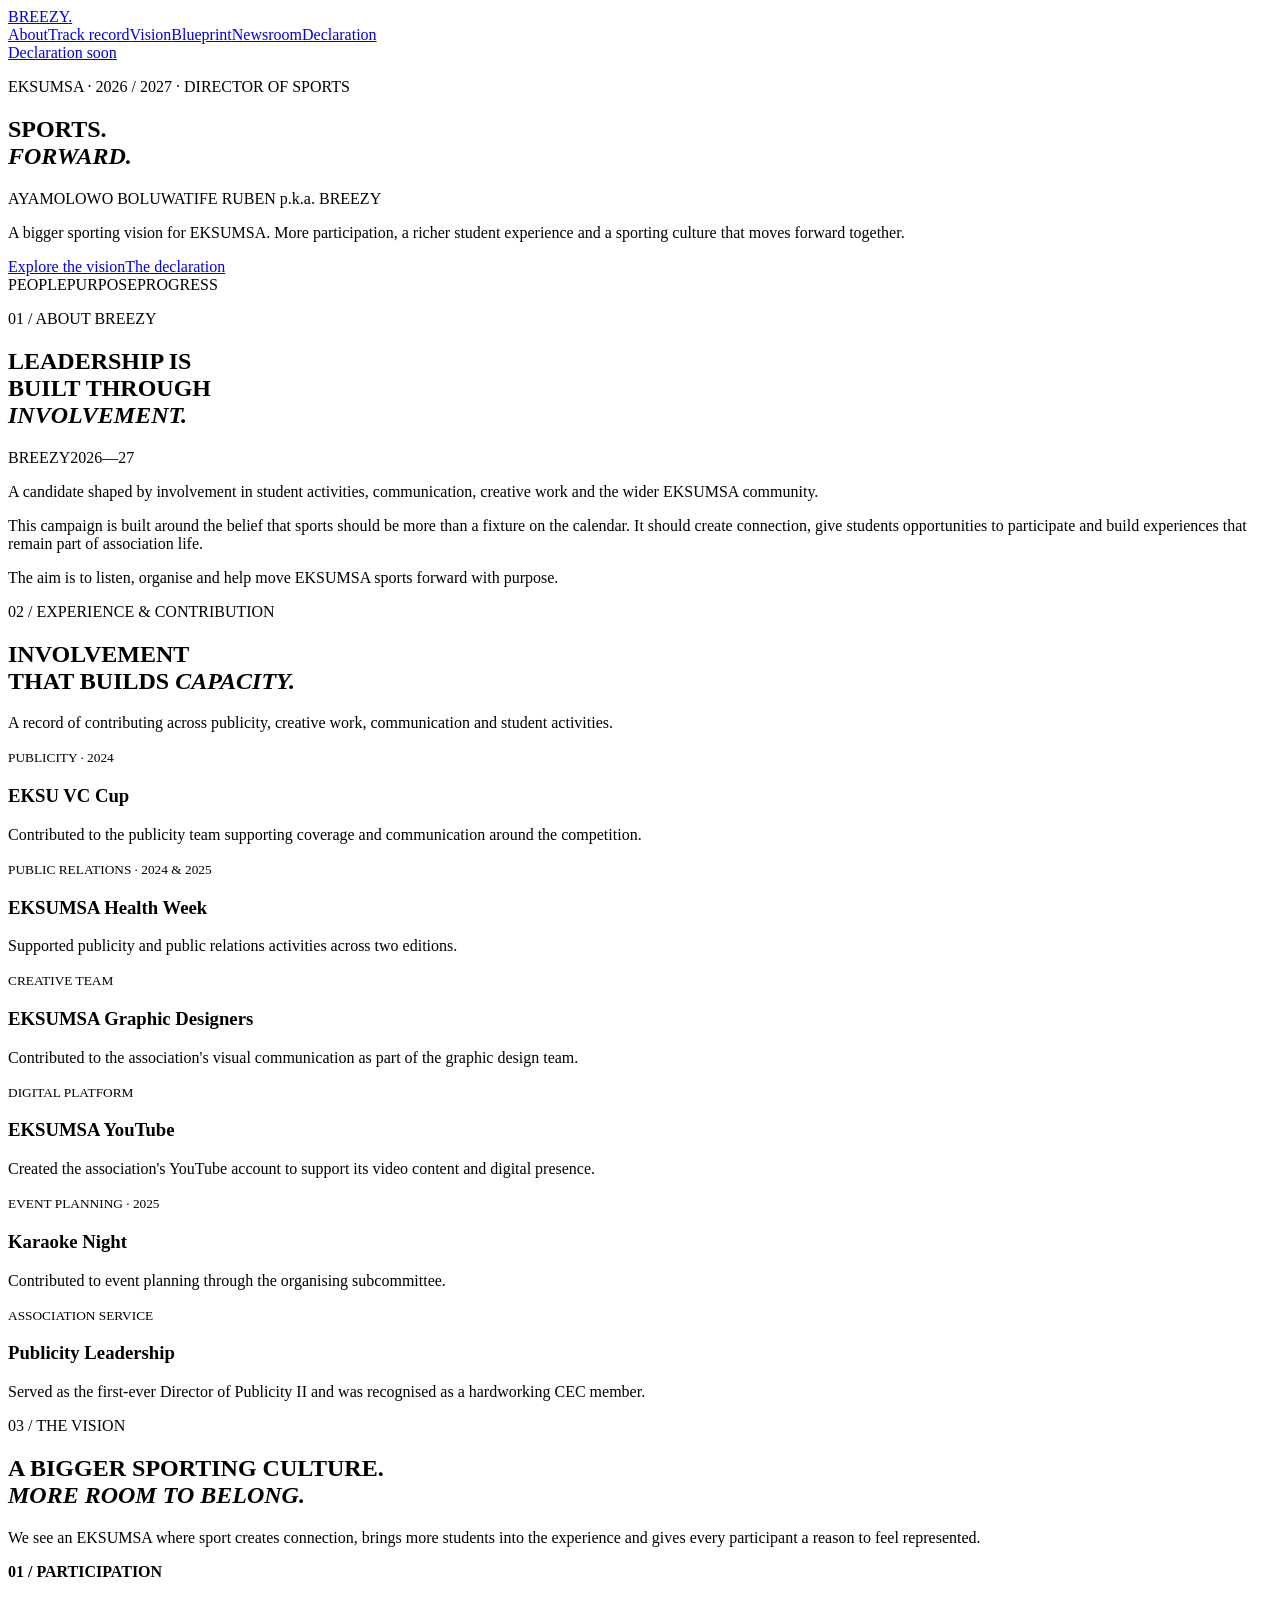
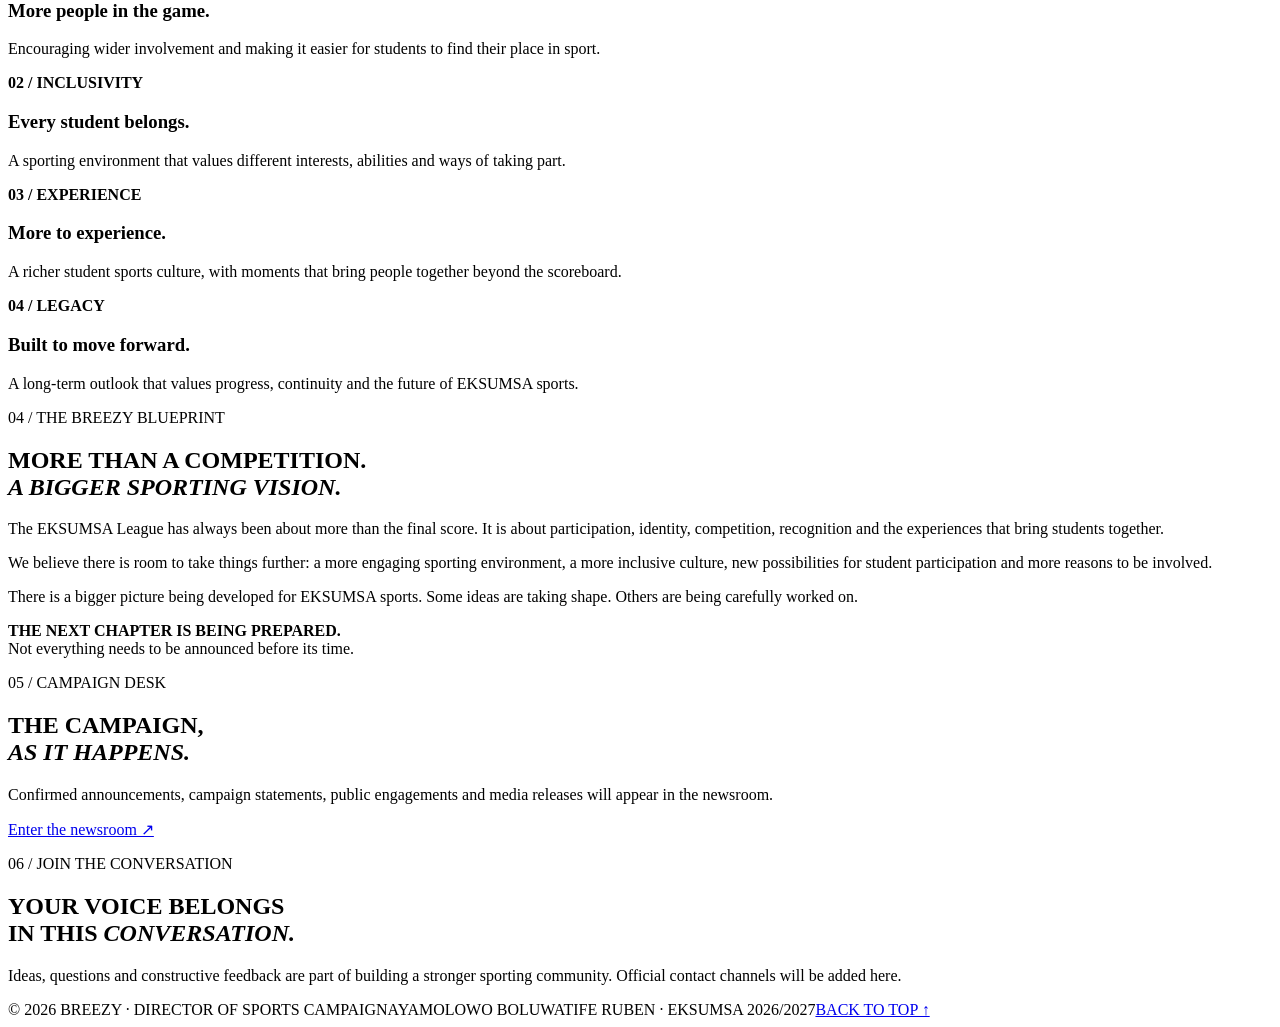
==== index.html @ 46ac6bfa "Add Breezy campaign website: index.html" ====
<!doctype html>
<html lang="en">
<head>
<meta charset="utf-8"><meta name="viewport" content="width=device-width,initial-scale=1">
<meta name="theme-color" content="#101820"><meta name="description" content="The campaign hub of Ayamolowo Boluwatife Ruben, p.k.a. Breezy — candidate for Director of Sports, EKSUMSA 2026/2027.">
<meta property="og:title" content="BREEZY — Director of Sports, EKSUMSA 2026/2027"><meta property="og:description" content="Sports. Forward. A bigger sporting vision.">
<title>BREEZY — Director of Sports | EKSUMSA 2026/2027</title><link rel="stylesheet" href="styles.css">
</head>
<body id="top">
<header class="site-header"><div class="wrap nav"><a class="brand" href="index.html"><i></i>BREEZY<span>.</span></a><nav><a href="#about">About</a><a href="#record">Track record</a><a href="#vision">Vision</a><a href="#blueprint">Blueprint</a><a href="newsroom.html">Newsroom</a><a href="declaration.html">Declaration</a></nav><a class="nav-cta" href="declaration.html">Declaration soon</a></div></header>
<main>
<section class="hero"><div class="wrap hero-inner"><p class="eyebrow">EKSUMSA · 2026 / 2027 · DIRECTOR OF SPORTS</p><h1>SPORTS.<br><em>FORWARD.</em></h1><p class="candidate">AYAMOLOWO BOLUWATIFE RUBEN <span>p.k.a. BREEZY</span></p><p class="hero-copy">A bigger sporting vision for EKSUMSA. More participation, a richer student experience and a sporting culture that moves forward together.</p><div class="actions"><a class="button primary" href="#vision">Explore the vision</a><a class="button outline" href="declaration.html">The declaration</a></div><div class="hero-foot"><span>PEOPLE</span><span>PURPOSE</span><span>PROGRESS</span></div></div><div class="orbit" aria-hidden="true"></div></section>
<section id="about"><div class="wrap split"><div><p class="eyebrow">01 / ABOUT BREEZY</p><h2>LEADERSHIP IS<br>BUILT THROUGH<br><em>INVOLVEMENT.</em></h2><div class="stamp">BREEZY<span>2026—27</span></div></div><div class="copy"><p class="lead">A candidate shaped by involvement in student activities, communication, creative work and the wider EKSUMSA community.</p><p>This campaign is built around the belief that sports should be more than a fixture on the calendar. It should create connection, give students opportunities to participate and build experiences that remain part of association life.</p><p>The aim is to listen, organise and help move EKSUMSA sports forward with purpose.</p></div></div></section>
<section class="dark" id="record"><div class="wrap"><p class="eyebrow">02 / EXPERIENCE & CONTRIBUTION</p><h2>INVOLVEMENT<br>THAT BUILDS <em>CAPACITY.</em></h2><p class="lead narrow">A record of contributing across publicity, creative work, communication and student activities.</p><div class="cards">
<article><small>PUBLICITY · 2024</small><h3>EKSU VC Cup</h3><p>Contributed to the publicity team supporting coverage and communication around the competition.</p></article>
<article><small>PUBLIC RELATIONS · 2024 & 2025</small><h3>EKSUMSA Health Week</h3><p>Supported publicity and public relations activities across two editions.</p></article>
<article><small>CREATIVE TEAM</small><h3>EKSUMSA Graphic Designers</h3><p>Contributed to the association's visual communication as part of the graphic design team.</p></article>
<article><small>DIGITAL PLATFORM</small><h3>EKSUMSA YouTube</h3><p>Created the association's YouTube account to support its video content and digital presence.</p></article>
<article><small>EVENT PLANNING · 2025</small><h3>Karaoke Night</h3><p>Contributed to event planning through the organising subcommittee.</p></article>
<article><small>ASSOCIATION SERVICE</small><h3>Publicity Leadership</h3><p>Served as the first-ever Director of Publicity II and was recognised as a hardworking CEC member.</p></article>
</div></div></section>
<section id="vision"><div class="wrap"><p class="eyebrow">03 / THE VISION</p><h2>A BIGGER SPORTING CULTURE.<br><em>MORE ROOM TO BELONG.</em></h2><p class="lead narrow">We see an EKSUMSA where sport creates connection, brings more students into the experience and gives every participant a reason to feel represented.</p><div class="pillars"><article><b>01 / PARTICIPATION</b><h3>More people in the game.</h3><p>Encouraging wider involvement and making it easier for students to find their place in sport.</p></article><article><b>02 / INCLUSIVITY</b><h3>Every student belongs.</h3><p>A sporting environment that values different interests, abilities and ways of taking part.</p></article><article><b>03 / EXPERIENCE</b><h3>More to experience.</h3><p>A richer student sports culture, with moments that bring people together beyond the scoreboard.</p></article><article><b>04 / LEGACY</b><h3>Built to move forward.</h3><p>A long-term outlook that values progress, continuity and the future of EKSUMSA sports.</p></article></div></div></section>
<section class="dark" id="blueprint"><div class="wrap blueprint"><div><p class="eyebrow">04 / THE BREEZY BLUEPRINT</p><h2>MORE THAN A COMPETITION.<br><em>A BIGGER SPORTING VISION.</em></h2></div><div class="copy"><p>The EKSUMSA League has always been about more than the final score. It is about participation, identity, competition, recognition and the experiences that bring students together.</p><p>We believe there is room to take things further: a more engaging sporting environment, a more inclusive culture, new possibilities for student participation and more reasons to be involved.</p><p>There is a bigger picture being developed for EKSUMSA sports. Some ideas are taking shape. Others are being carefully worked on.</p><div class="note"><b>THE NEXT CHAPTER IS BEING PREPARED.</b><br>Not everything needs to be announced before its time.</div></div></div></section>
<section><div class="wrap newsroom-call"><div><p class="eyebrow">05 / CAMPAIGN DESK</p><h2>THE CAMPAIGN,<br><em>AS IT HAPPENS.</em></h2><p class="lead">Confirmed announcements, campaign statements, public engagements and media releases will appear in the newsroom.</p></div><a class="button primary" href="newsroom.html">Enter the newsroom ↗</a></div></section>
<section class="contact"><div class="wrap"><p class="eyebrow">06 / JOIN THE CONVERSATION</p><h2>YOUR VOICE BELONGS<br>IN THIS <em>CONVERSATION.</em></h2><p class="lead">Ideas, questions and constructive feedback are part of building a stronger sporting community. Official contact channels will be added here.</p></div></section>
</main><footer><div class="wrap foot"><span>© 2026 BREEZY · DIRECTOR OF SPORTS CAMPAIGN</span><span>AYAMOLOWO BOLUWATIFE RUBEN · EKSUMSA 2026/2027</span><a href="#top">BACK TO TOP ↑</a></div></footer>
</body></html>
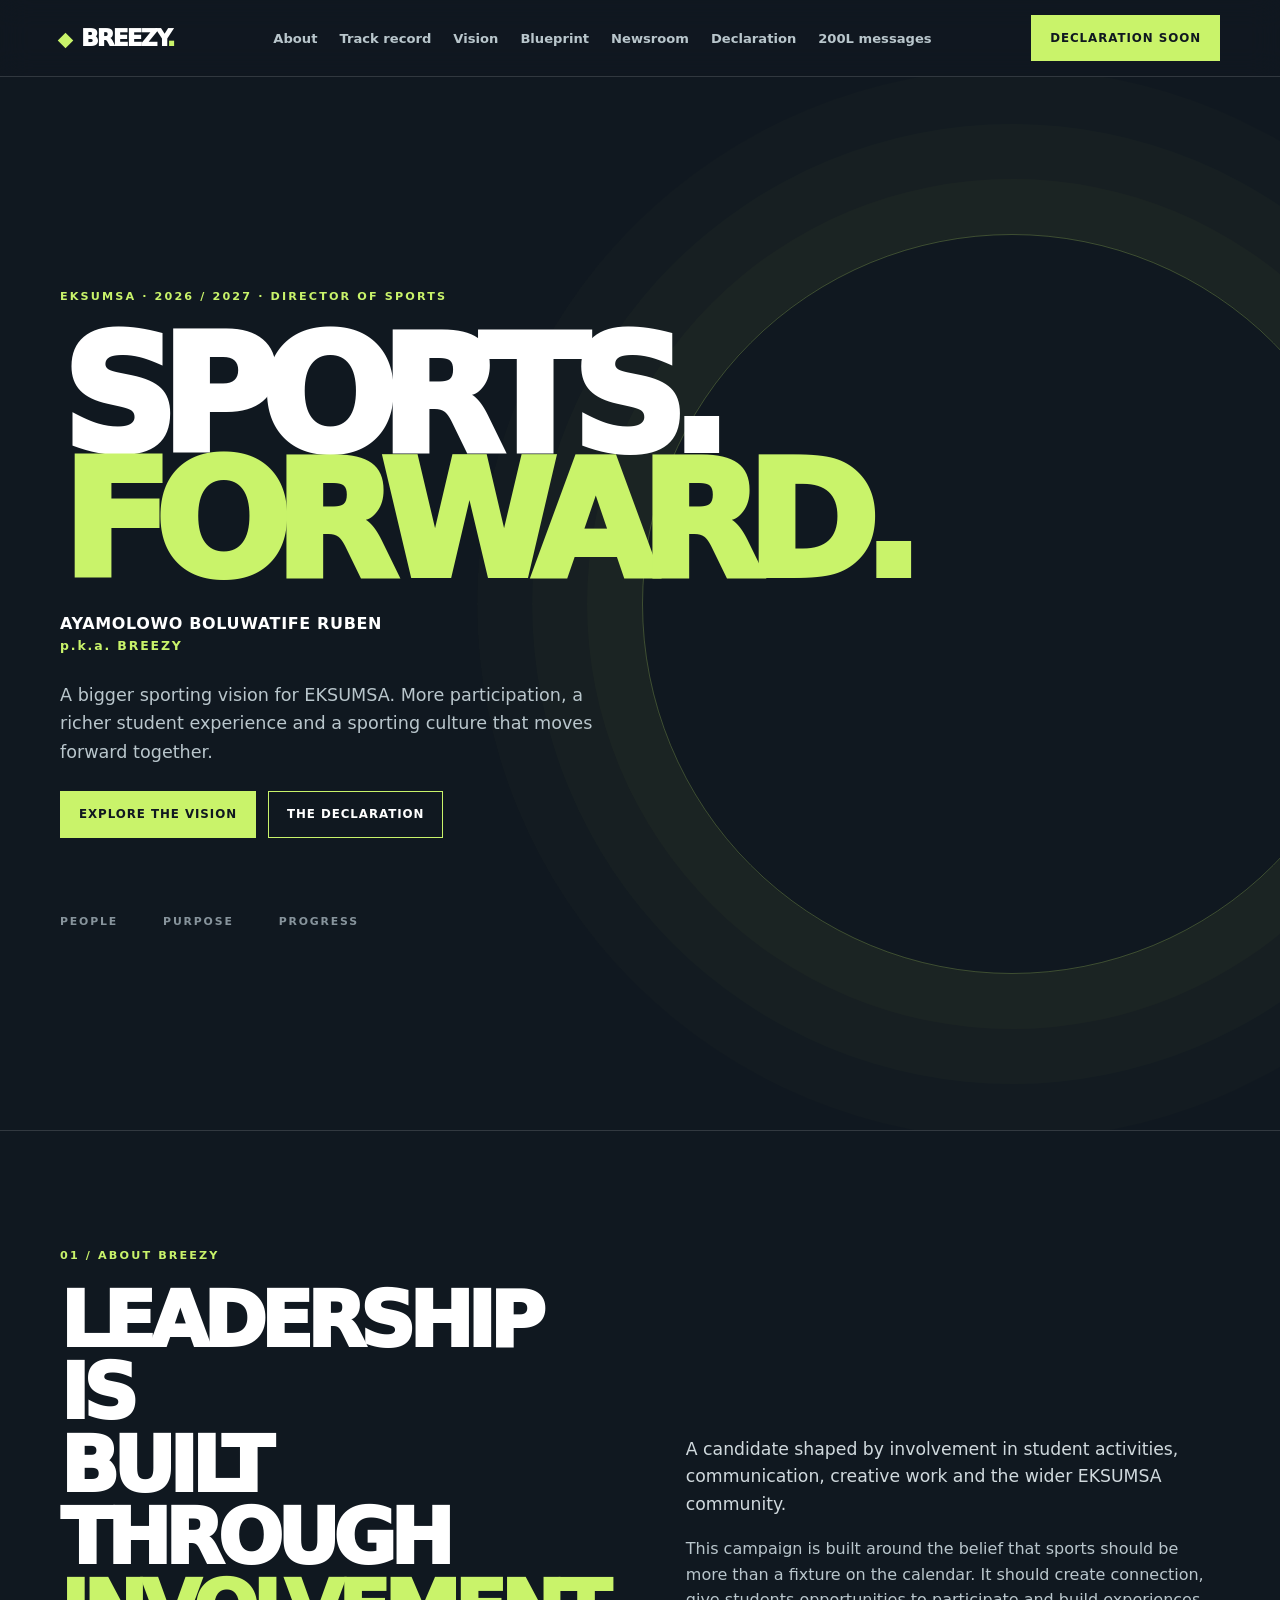
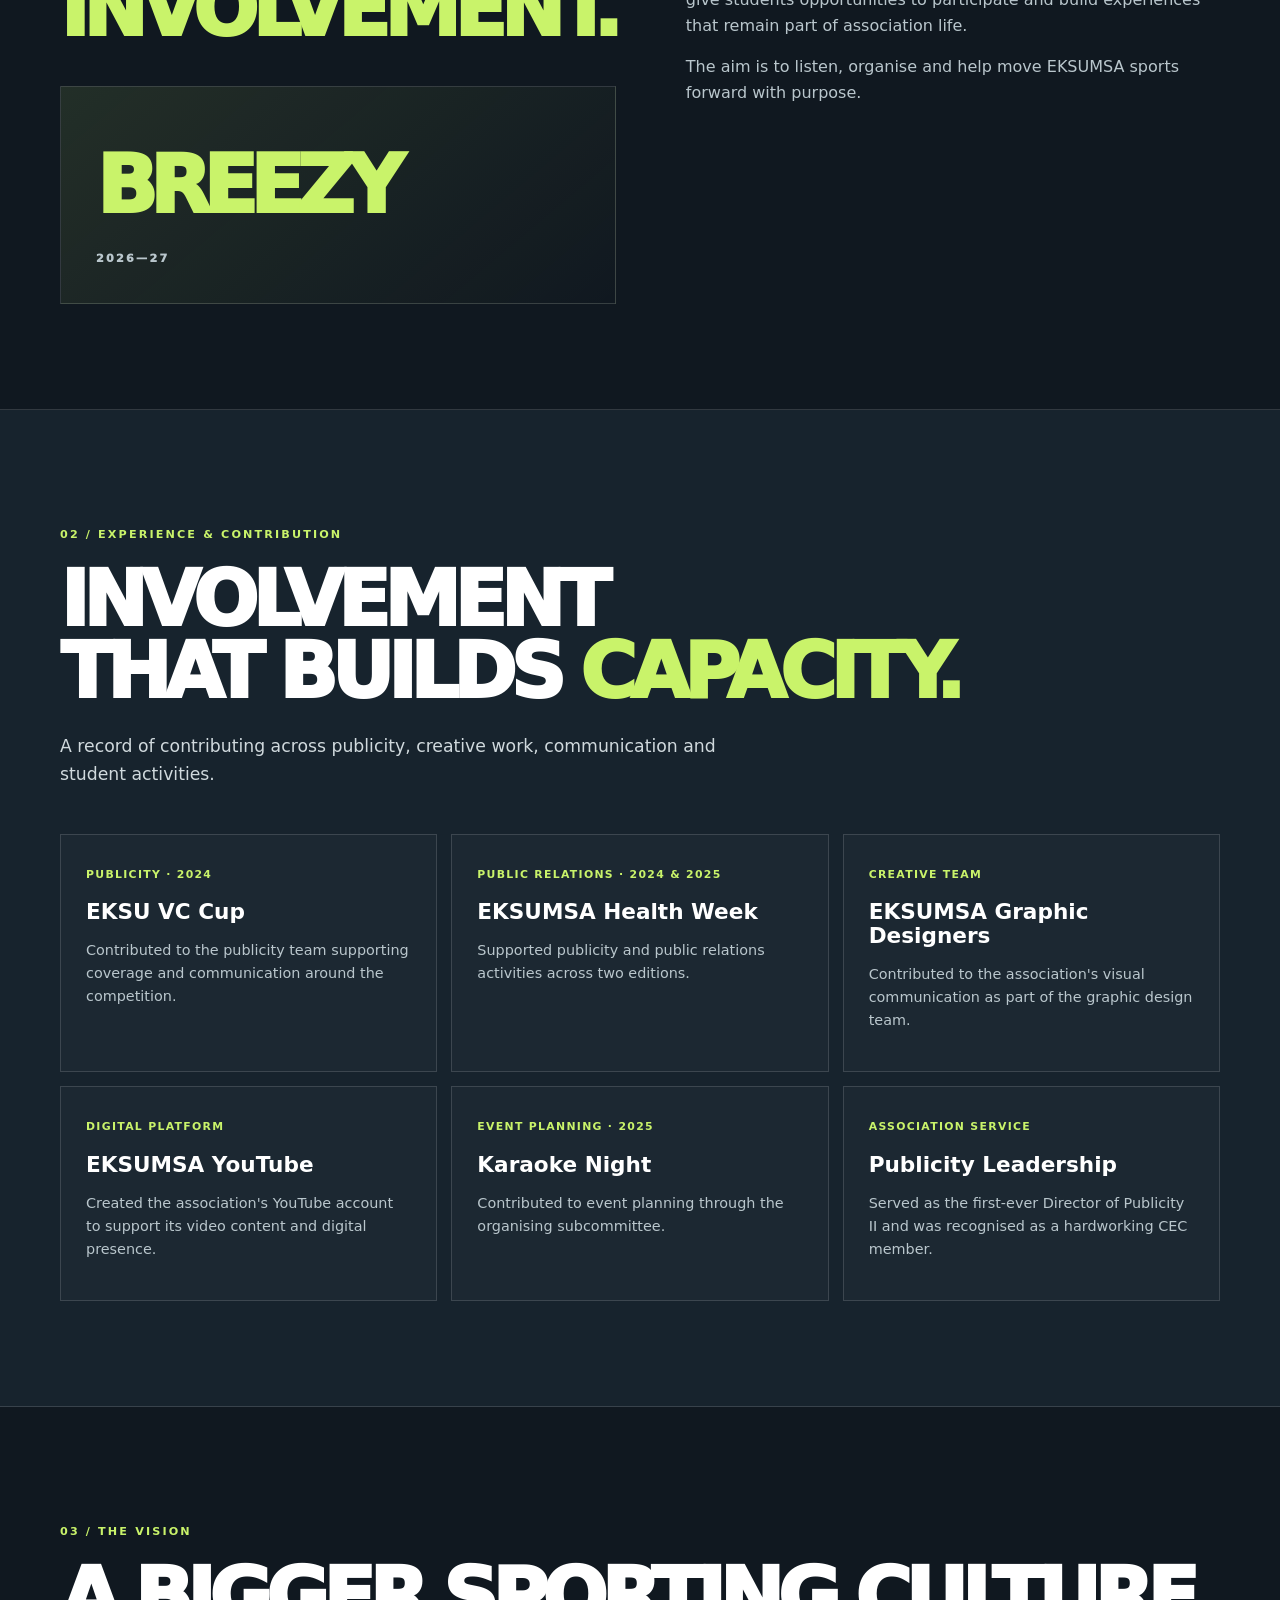
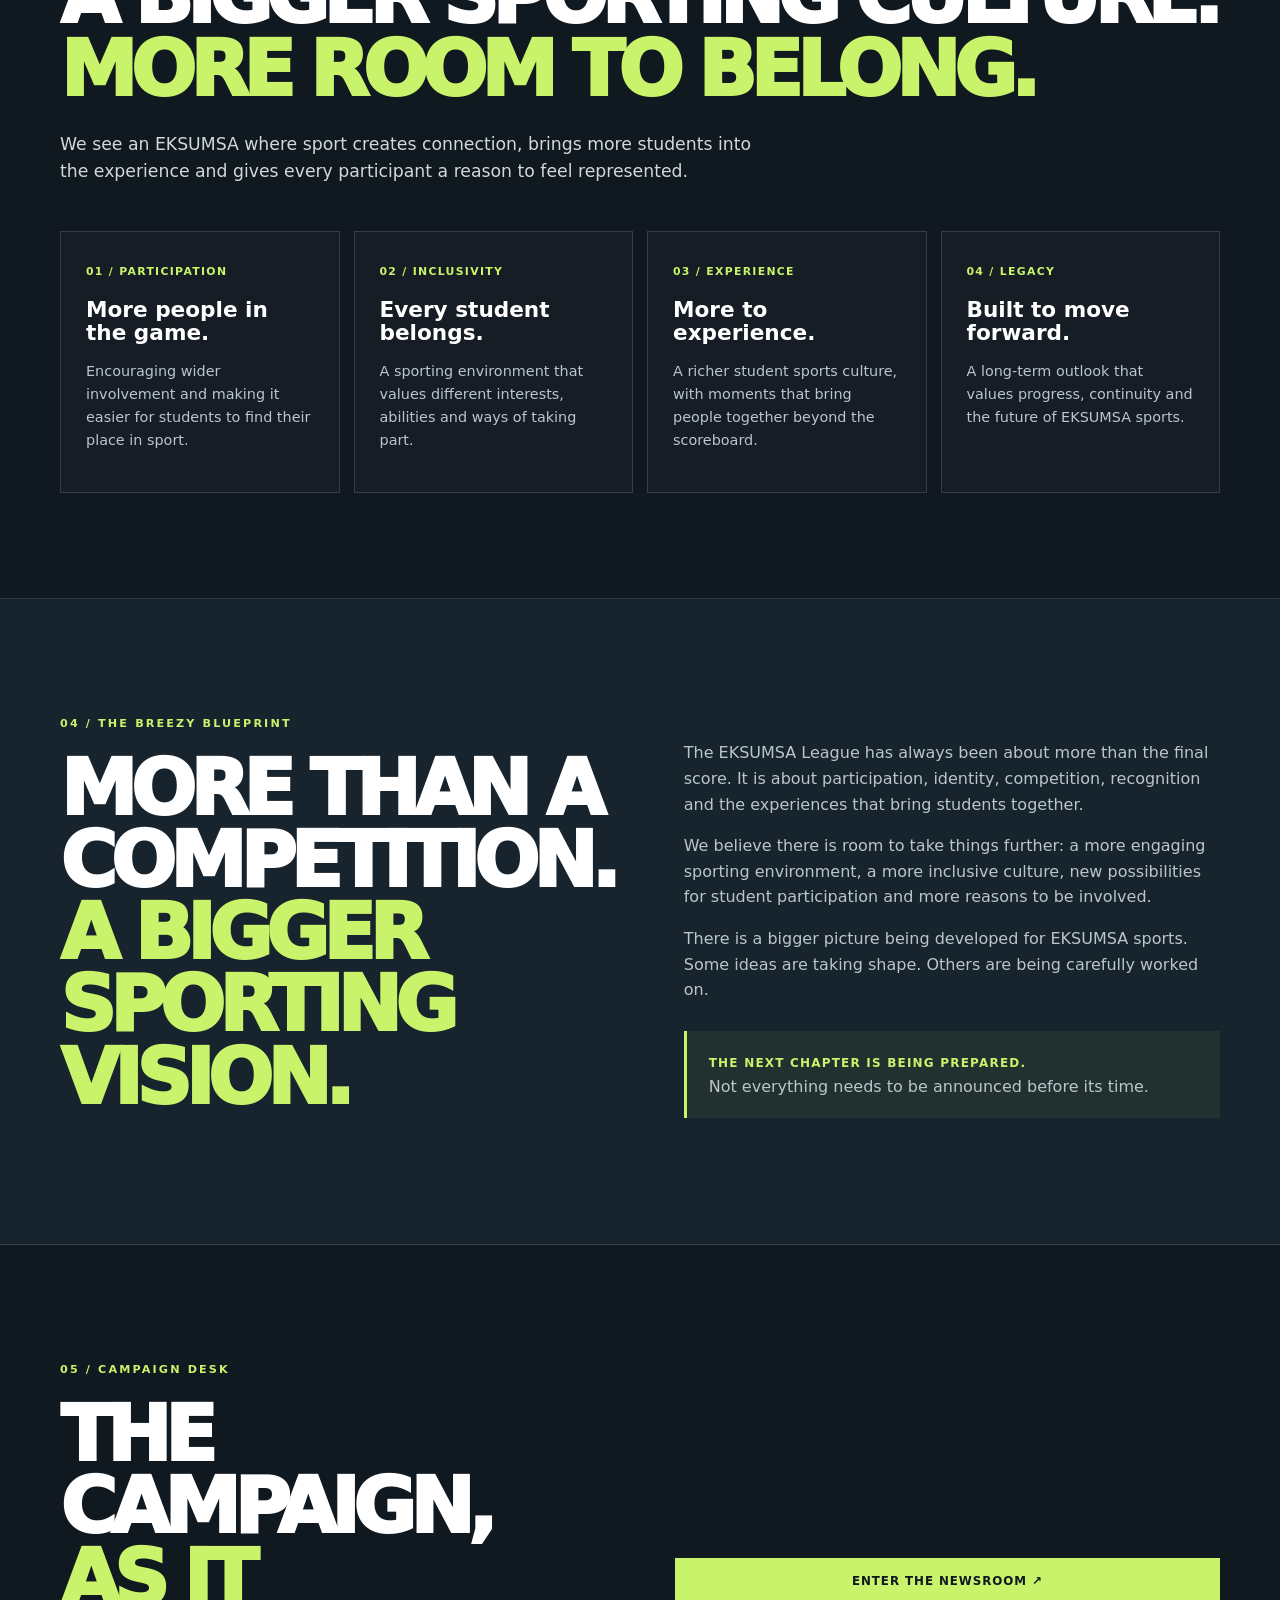
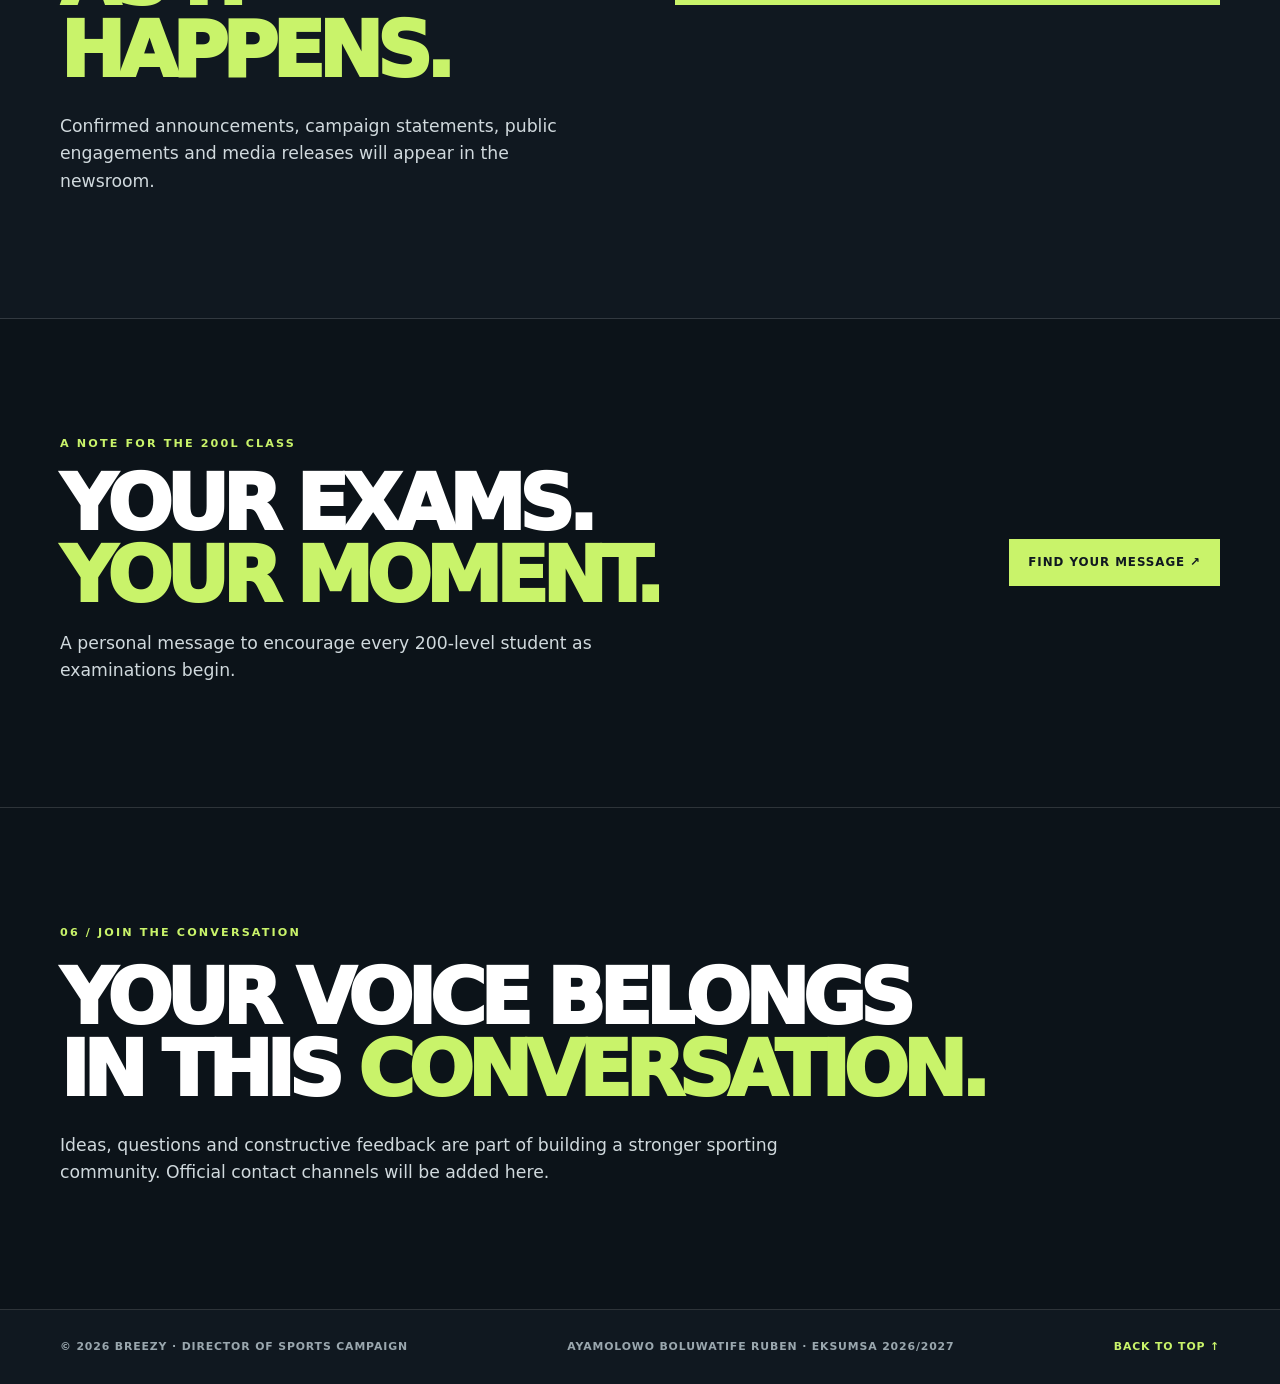
==== commit 4c06448c: "Add private personalized 200L exam message page" ====
--- a/index.html
+++ b/index.html
@@ -7,7 +7,7 @@
 <title>BREEZY — Director of Sports | EKSUMSA 2026/2027</title><link rel="stylesheet" href="styles.css">
 </head>
 <body id="top">
-<header class="site-header"><div class="wrap nav"><a class="brand" href="index.html"><i></i>BREEZY<span>.</span></a><nav><a href="#about">About</a><a href="#record">Track record</a><a href="#vision">Vision</a><a href="#blueprint">Blueprint</a><a href="newsroom.html">Newsroom</a><a href="declaration.html">Declaration</a></nav><a class="nav-cta" href="declaration.html">Declaration soon</a></div></header>
+<header class="site-header"><div class="wrap nav"><a class="brand" href="index.html"><i></i>BREEZY<span>.</span></a><nav><a href="#about">About</a><a href="#record">Track record</a><a href="#vision">Vision</a><a href="#blueprint">Blueprint</a><a href="newsroom.html">Newsroom</a><a href="declaration.html">Declaration</a><a href="200l-exams.html">200L messages</a></nav><a class="nav-cta" href="declaration.html">Declaration soon</a></div></header>
 <main>
 <section class="hero"><div class="wrap hero-inner"><p class="eyebrow">EKSUMSA · 2026 / 2027 · DIRECTOR OF SPORTS</p><h1>SPORTS.<br><em>FORWARD.</em></h1><p class="candidate">AYAMOLOWO BOLUWATIFE RUBEN <span>p.k.a. BREEZY</span></p><p class="hero-copy">A bigger sporting vision for EKSUMSA. More participation, a richer student experience and a sporting culture that moves forward together.</p><div class="actions"><a class="button primary" href="#vision">Explore the vision</a><a class="button outline" href="declaration.html">The declaration</a></div><div class="hero-foot"><span>PEOPLE</span><span>PURPOSE</span><span>PROGRESS</span></div></div><div class="orbit" aria-hidden="true"></div></section>
 <section id="about"><div class="wrap split"><div><p class="eyebrow">01 / ABOUT BREEZY</p><h2>LEADERSHIP IS<br>BUILT THROUGH<br><em>INVOLVEMENT.</em></h2><div class="stamp">BREEZY<span>2026—27</span></div></div><div class="copy"><p class="lead">A candidate shaped by involvement in student activities, communication, creative work and the wider EKSUMSA community.</p><p>This campaign is built around the belief that sports should be more than a fixture on the calendar. It should create connection, give students opportunities to participate and build experiences that remain part of association life.</p><p>The aim is to listen, organise and help move EKSUMSA sports forward with purpose.</p></div></div></section>
@@ -22,6 +22,7 @@
 <section id="vision"><div class="wrap"><p class="eyebrow">03 / THE VISION</p><h2>A BIGGER SPORTING CULTURE.<br><em>MORE ROOM TO BELONG.</em></h2><p class="lead narrow">We see an EKSUMSA where sport creates connection, brings more students into the experience and gives every participant a reason to feel represented.</p><div class="pillars"><article><b>01 / PARTICIPATION</b><h3>More people in the game.</h3><p>Encouraging wider involvement and making it easier for students to find their place in sport.</p></article><article><b>02 / INCLUSIVITY</b><h3>Every student belongs.</h3><p>A sporting environment that values different interests, abilities and ways of taking part.</p></article><article><b>03 / EXPERIENCE</b><h3>More to experience.</h3><p>A richer student sports culture, with moments that bring people together beyond the scoreboard.</p></article><article><b>04 / LEGACY</b><h3>Built to move forward.</h3><p>A long-term outlook that values progress, continuity and the future of EKSUMSA sports.</p></article></div></div></section>
 <section class="dark" id="blueprint"><div class="wrap blueprint"><div><p class="eyebrow">04 / THE BREEZY BLUEPRINT</p><h2>MORE THAN A COMPETITION.<br><em>A BIGGER SPORTING VISION.</em></h2></div><div class="copy"><p>The EKSUMSA League has always been about more than the final score. It is about participation, identity, competition, recognition and the experiences that bring students together.</p><p>We believe there is room to take things further: a more engaging sporting environment, a more inclusive culture, new possibilities for student participation and more reasons to be involved.</p><p>There is a bigger picture being developed for EKSUMSA sports. Some ideas are taking shape. Others are being carefully worked on.</p><div class="note"><b>THE NEXT CHAPTER IS BEING PREPARED.</b><br>Not everything needs to be announced before its time.</div></div></div></section>
 <section><div class="wrap newsroom-call"><div><p class="eyebrow">05 / CAMPAIGN DESK</p><h2>THE CAMPAIGN,<br><em>AS IT HAPPENS.</em></h2><p class="lead">Confirmed announcements, campaign statements, public engagements and media releases will appear in the newsroom.</p></div><a class="button primary" href="newsroom.html">Enter the newsroom ↗</a></div></section>
+<section class="exam-promo"><div class="wrap exam-promo-inner"><div><p class="eyebrow">A NOTE FOR THE 200L CLASS</p><h2>YOUR EXAMS.<br><em>YOUR MOMENT.</em></h2><p class="lead">A personal message to encourage every 200-level student as examinations begin.</p></div><a class="button primary" href="200l-exams.html">Find your message ↗</a></div></section>
 <section class="contact"><div class="wrap"><p class="eyebrow">06 / JOIN THE CONVERSATION</p><h2>YOUR VOICE BELONGS<br>IN THIS <em>CONVERSATION.</em></h2><p class="lead">Ideas, questions and constructive feedback are part of building a stronger sporting community. Official contact channels will be added here.</p></div></section>
 </main><footer><div class="wrap foot"><span>© 2026 BREEZY · DIRECTOR OF SPORTS CAMPAIGN</span><span>AYAMOLOWO BOLUWATIFE RUBEN · EKSUMSA 2026/2027</span><a href="#top">BACK TO TOP ↑</a></div></footer>
 </body></html>
--- a/styles.css
+++ b/styles.css
@@ -0,0 +1,36 @@
+:root{--bg:#101820;--bg2:#17232d;--lime:#c9f36a;--white:#fff;--muted:#b9c6cc;--line:rgba(255,255,255,.14);--max:1160px}*{box-sizing:border-box}html{scroll-behavior:smooth;scroll-padding-top:90px}body{margin:0;background:var(--bg);color:var(--white);font-family:Inter,ui-sans-serif,system-ui,-apple-system,"Segoe UI",sans-serif;line-height:1.6}a{color:inherit;text-decoration:none}.wrap{width:min(var(--max),calc(100% - 44px));margin:auto}.site-header{position:sticky;top:0;z-index:10;background:rgba(16,24,32,.94);backdrop-filter:blur(14px);border-bottom:1px solid var(--line)}.nav{min-height:76px;display:flex;align-items:center;justify-content:space-between;gap:24px}.brand{font-size:1.45rem;font-weight:1000;letter-spacing:-.08em}.brand i{display:inline-block;width:11px;height:11px;background:var(--lime);transform:rotate(45deg);margin-right:10px}.brand span{color:var(--lime)}nav{display:flex;gap:22px;color:var(--muted);font-size:.82rem;font-weight:700}nav a:hover,footer a:hover{color:var(--lime)}.nav-cta,.button{display:inline-flex;align-items:center;justify-content:center;padding:13px 18px;border:1px solid var(--lime);font-size:.74rem;font-weight:900;letter-spacing:.08em;text-transform:uppercase}.nav-cta,.primary{background:var(--lime);color:var(--bg)}.outline{color:#fff}.hero{min-height:680px;position:relative;overflow:hidden;border-bottom:1px solid var(--line);display:flex;align-items:center}.hero-inner{position:relative;z-index:1;padding:95px 0}.eyebrow{color:var(--lime);font-size:.7rem;font-weight:900;letter-spacing:.19em;text-transform:uppercase}.hero h1{font-size:clamp(4.5rem,13vw,10rem);line-height:.78;letter-spacing:-.105em;margin:30px 0 25px;font-weight:1000}.hero h1 em,h2 em{font-style:normal;color:var(--lime)}.candidate{font-weight:900;letter-spacing:.04em}.candidate span{display:block;color:var(--lime);font-size:.78rem;letter-spacing:.15em}.hero-copy{max-width:570px;color:var(--muted);font-size:1.1rem;margin:25px 0}.actions{display:flex;gap:12px;flex-wrap:wrap}.hero-foot{display:flex;gap:45px;margin-top:75px;color:#87949c;font-size:.68rem;letter-spacing:.17em;font-weight:900}.orbit{position:absolute;width:min(62vw,740px);aspect-ratio:1;border:1px solid rgba(201,243,106,.25);border-radius:50%;right:-8%;top:50%;transform:translateY(-50%);box-shadow:0 0 0 55px rgba(201,243,106,.025),0 0 0 110px rgba(201,243,106,.018),0 0 0 165px rgba(201,243,106,.012)}section{padding:105px 0;border-bottom:1px solid var(--line)}h2{font-size:clamp(2.6rem,6vw,5.3rem);line-height:.94;letter-spacing:-.08em;margin:20px 0 25px;font-weight:950}.split,.blueprint,.newsroom-call{display:grid;grid-template-columns:1fr 1fr;gap:70px;align-items:center}.copy{color:var(--muted);font-size:1rem}.lead{max-width:720px;color:#d0d9dd;font-size:1.08rem}.narrow{max-width:720px}.stamp{margin-top:40px;border:1px solid var(--line);padding:35px;color:var(--lime);font-size:5rem;font-weight:1000;letter-spacing:-.1em;background:linear-gradient(140deg,rgba(201,243,106,.1),transparent)}.stamp span{display:block;font-size:.7rem;letter-spacing:.2em;color:var(--muted)}.dark{background:var(--bg2)}.cards,.pillars{display:grid;grid-template-columns:repeat(3,1fr);gap:14px;margin-top:45px}.cards article,.pillars article{padding:25px;border:1px solid var(--line);background:rgba(255,255,255,.025)}small,.pillars b{color:var(--lime);font-size:.68rem;font-weight:900;letter-spacing:.12em}.cards h3,.pillars h3{font-size:1.35rem;line-height:1.1;margin:15px 0}.cards p,.pillars p{color:var(--muted);font-size:.9rem}.pillars{grid-template-columns:repeat(4,1fr)}.note{border-left:3px solid var(--lime);padding:18px 22px;background:rgba(201,243,106,.06);color:var(--muted);margin-top:28px}.note b{color:var(--lime);font-size:.75rem;letter-spacing:.1em}.contact{background:#0c1319}.foot{display:flex;justify-content:space-between;gap:20px;padding:28px 0;color:#9aa7ae;font-size:.68rem;font-weight:800;letter-spacing:.08em}.foot a{color:var(--lime)}.page-hero{padding:110px 0 80px;border-bottom:1px solid var(--line)}.page-hero h1{font-size:clamp(4rem,10vw,8rem);line-height:.85;letter-spacing:-.1em;margin:25px 0}.page-hero h1 em{color:var(--lime);font-style:normal}.empty{padding:55px;border:1px solid var(--line);background:rgba(255,255,255,.025);margin-top:35px}.empty strong{color:var(--lime);letter-spacing:.12em;font-size:.75rem}.empty p{color:var(--muted);max-width:650px}.back{display:inline-block;margin-top:20px;color:var(--lime);font-weight:900;text-transform:uppercase;font-size:.75rem;letter-spacing:.1em}@media(max-width:850px){nav{gap:12px;font-size:.72rem}.nav-cta{display:none}.split,.blueprint,.newsroom-call{gap:35px}.cards{grid-template-columns:repeat(2,1fr)}.pillars{grid-template-columns:repeat(2,1fr)}}@media(max-width:650px){.nav{align-items:flex-start;flex-direction:column;padding:17px 0}.nav nav{flex-wrap:wrap;gap:10px 17px}.hero{min-height:620px}.hero-inner{padding:75px 0}.orbit{width:100vw;right:-55%;opacity:.6}section{padding:72px 0}.split,.blueprint,.newsroom-call{grid-template-columns:1fr;gap:28px}.cards,.pillars{grid-template-columns:1fr}.foot{flex-direction:column}.empty{padding:28px}}@media(prefers-reduced-motion:reduce){html{scroll-behavior:auto}}
+/* Declaration page */
+.declaration-hero{padding:100px 0 58px;background:radial-gradient(ellipse at 85% 15%,rgba(201,243,106,.13),transparent 42%),var(--bg);border-bottom:1px solid var(--line)}.declaration-kicker{font-size:clamp(1.8rem,5vw,4rem);font-weight:900;letter-spacing:-.07em;line-height:1;margin:38px 0 0;color:#fff}.declaration-hero h1{font-size:clamp(6rem,18vw,14rem);line-height:.78;letter-spacing:-.12em;margin:0;font-weight:1000;color:var(--lime)}.declaration-hero h1 span{color:#fff}.declaration-sub{font-size:clamp(1rem,2.2vw,1.5rem);font-weight:900;max-width:620px;margin:28px 0 45px}.declaration-meta{display:flex;justify-content:space-between;gap:20px;padding-top:18px;border-top:1px solid var(--line);color:var(--muted);font-size:.68rem;font-weight:900;letter-spacing:.12em}.statement{background:#f2f3ef;color:#101820;border-bottom:0}.statement-grid{display:grid;grid-template-columns:.75fr 1.25fr;gap:80px;align-items:start}.statement-aside{position:sticky;top:115px}.statement-aside .eyebrow{color:#637d31}.statement-aside h2{font-size:clamp(2.5rem,5vw,4.8rem)}.statement-aside h2 em{color:#577b17}.aside-note{font-size:.78rem;font-weight:800;line-height:1.7;color:#687078;text-transform:uppercase;letter-spacing:.08em}.statement-copy{max-width:760px;font-size:1rem;line-height:1.85;color:#29323a}.statement-copy>h2{font-size:1.05rem;letter-spacing:.14em;margin:0 0 8px;color:#627f24}.statement-copy .statement-lead{font-size:1.5rem;line-height:1.25;font-weight:900;letter-spacing:-.04em;color:#101820;margin:0 0 35px}.statement-copy strong{color:#101820}.priority-block{margin:45px 0;padding:30px;background:#e6e9df;border-left:4px solid #a4cf42}.priority-block .eyebrow{color:#617d24}.priority-block h3{font-size:1.3rem;line-height:1.15;letter-spacing:-.03em;margin:12px 0 25px;color:#101820}.priority{display:grid;grid-template-columns:42px 1fr;gap:14px;padding:18px 0;border-top:1px solid rgba(16,24,32,.14)}.priority>b{font-size:1.4rem;color:#769c2e;font-weight:1000}.priority h4{font-size:.82rem;letter-spacing:.06em;margin:0 0 4px;color:#101820}.priority p{margin:0;font-size:.9rem;line-height:1.6;color:#59636a}.closing-line{margin:40px 0;padding:25px 0;border-top:1px solid rgba(16,24,32,.2);border-bottom:1px solid rgba(16,24,32,.2);font-size:clamp(1.6rem,4vw,3rem);font-weight:1000;line-height:1.08;letter-spacing:-.06em;color:#101820}.closing-line em{font-style:normal;color:#6c9125}.signature{margin-top:35px;line-height:1.35}.signature strong{display:block;font-size:2rem;letter-spacing:-.06em}.signature span,.signature small{display:block;font-size:.75rem;font-weight:900;letter-spacing:.08em}.signature small{color:#687078;margin-top:5px}.windline{font-style:italic;color:#6c9125;font-weight:800;margin-top:35px}@media(max-width:800px){.statement-grid{grid-template-columns:1fr;gap:35px}.statement-aside{position:static}.declaration-meta{flex-direction:column;gap:8px}}@media(max-width:600px){.declaration-hero{padding:75px 0 42px}.priority-block{padding:22px 18px}.statement-copy .statement-lead{font-size:1.3rem}}
+/* Official declaration flyer */
+.flyer-section{padding:52px 0;background:#17232d;border-bottom:1px solid var(--line)}
+.flyer-wrap{max-width:760px}
+.flyer-wrap img{display:block;width:100%;height:auto;max-height:1200px;object-fit:contain;border-radius:5px;box-shadow:0 24px 65px rgba(0,0,0,.35)}
+@media(max-width:650px){.flyer-section{padding:28px 0}.flyer-wrap{width:calc(100% - 28px)}}
+
+/* 200L exam message page and homepage feature */
+.exam-promo{background:#0c1319;border-bottom:1px solid var(--line)}
+.exam-promo-inner{display:flex;align-items:center;justify-content:space-between;gap:30px}
+.exam-promo h2{margin:15px 0}.exam-promo .lead{max-width:550px}
+.exam-hero{padding:100px 0 70px;background:radial-gradient(ellipse at 85% 10%,rgba(201,243,106,.12),transparent 42%)}
+.exam-hero h1{font-size:clamp(4rem,10vw,8rem);line-height:.84;letter-spacing:-.1em;margin:25px 0;font-weight:1000}
+.exam-hero h1 em{font-style:normal;color:var(--lime)}
+.exam-intro{max-width:700px;color:#d0d9dd;font-size:1.05rem}
+.exam-layout{padding:60px 0 100px;background:var(--bg2)}
+.exam-panel{max-width:680px;margin:0 auto;background:#f2f3ef;color:#101820;padding:clamp(25px,5vw,52px);border-top:5px solid var(--lime);box-shadow:0 25px 70px rgba(0,0,0,.23)}
+.exam-panel .eyebrow{color:#638126}
+.exam-panel h2{font-size:clamp(2rem,5vw,3.2rem);margin:12px 0}
+.exam-panel .helper{color:#59636a;font-size:.9rem;line-height:1.65}
+.exam-form{display:grid;gap:18px;margin-top:30px}
+.exam-form label{display:grid;gap:8px;font-size:.75rem;font-weight:900;letter-spacing:.08em;text-transform:uppercase}
+.exam-form input{width:100%;min-height:54px;border:1px solid #c9cec3;background:#fff;color:#101820;padding:14px 16px;font:inherit;font-size:1rem;outline:none;border-radius:0}
+.exam-form input:focus{border-color:#789b2b;box-shadow:0 0 0 3px rgba(201,243,106,.35)}
+.exam-form button{min-height:54px;border:0;background:#101820;color:#c9f36a;font:inherit;font-size:.78rem;font-weight:900;letter-spacing:.1em;text-transform:uppercase;cursor:pointer}
+.exam-form button:disabled{opacity:.6;cursor:wait}
+.exam-status{min-height:28px;margin-top:18px;color:#59636a;font-size:.9rem}
+.exam-result{display:none;margin-top:25px;padding:25px;background:#e6e9df;border-left:4px solid #a4cf42}
+.exam-result.visible{display:block}
+.exam-result h3{margin:0 0 12px;font-size:1.4rem;color:#101820}
+.exam-result p{margin:0;color:#29323a;line-height:1.8;font-size:1rem}
+.exam-signoff{margin-top:18px!important;font-weight:900;color:#607e27!important}
+.exam-privacy{margin:25px 0 0;color:#687078;font-size:.74rem;line-height:1.6}
+@media(max-width:650px){.exam-promo-inner{align-items:flex-start;flex-direction:column}.exam-hero{padding:75px 0 50px}.exam-layout{padding:35px 0 65px}.exam-panel{width:calc(100% - 28px);padding:25px 20px}}
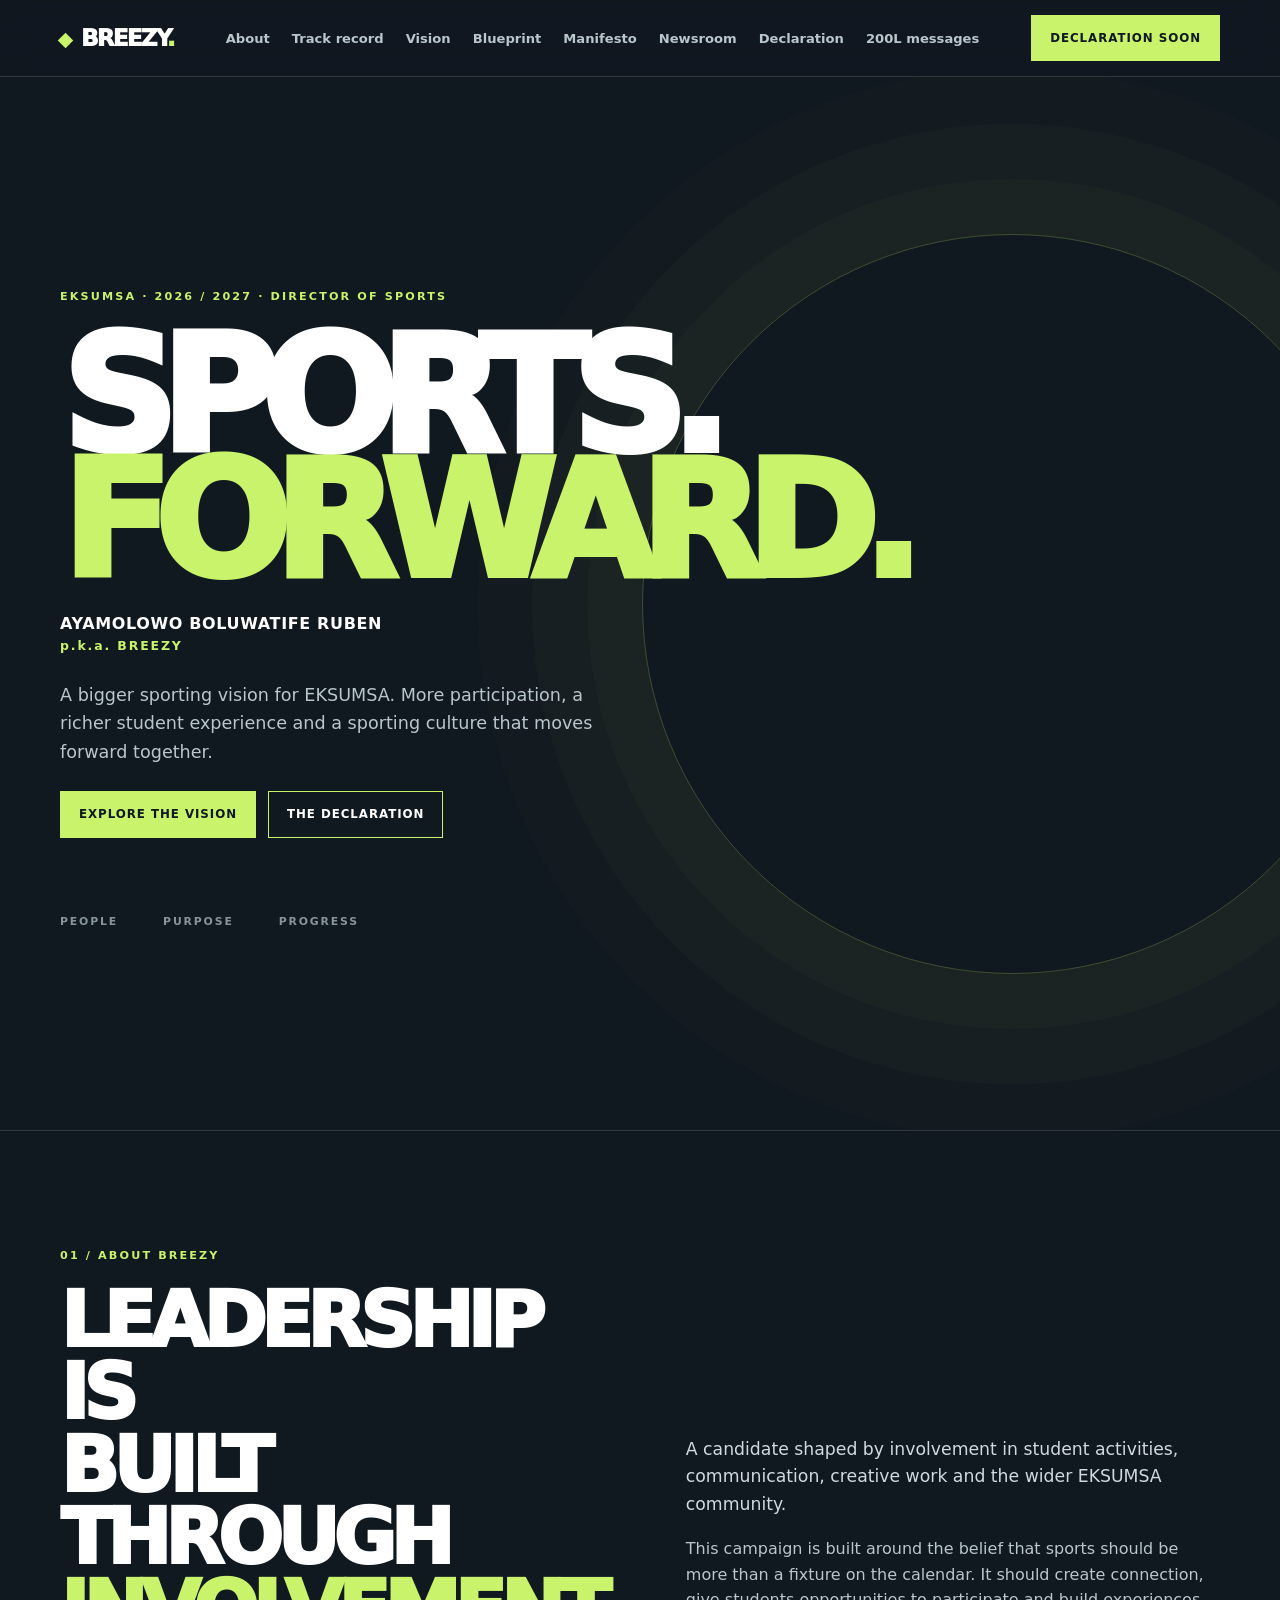
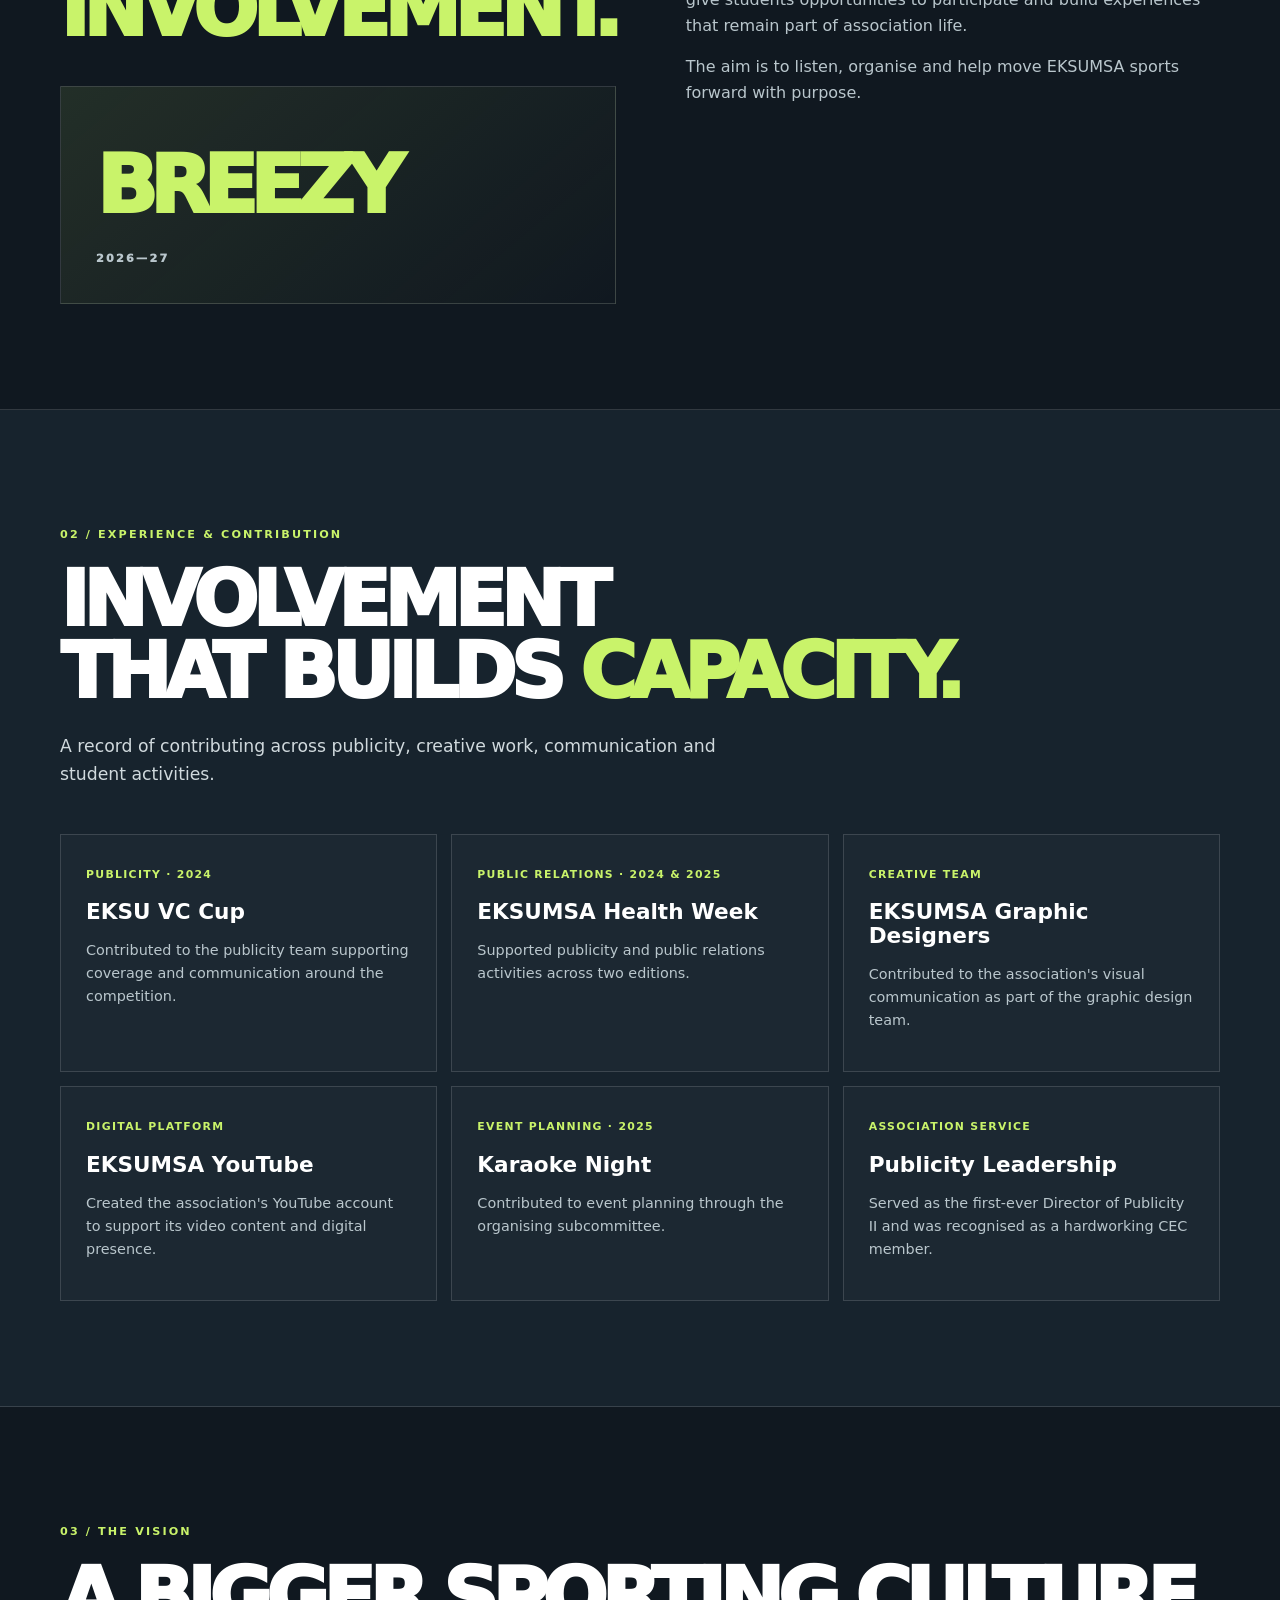
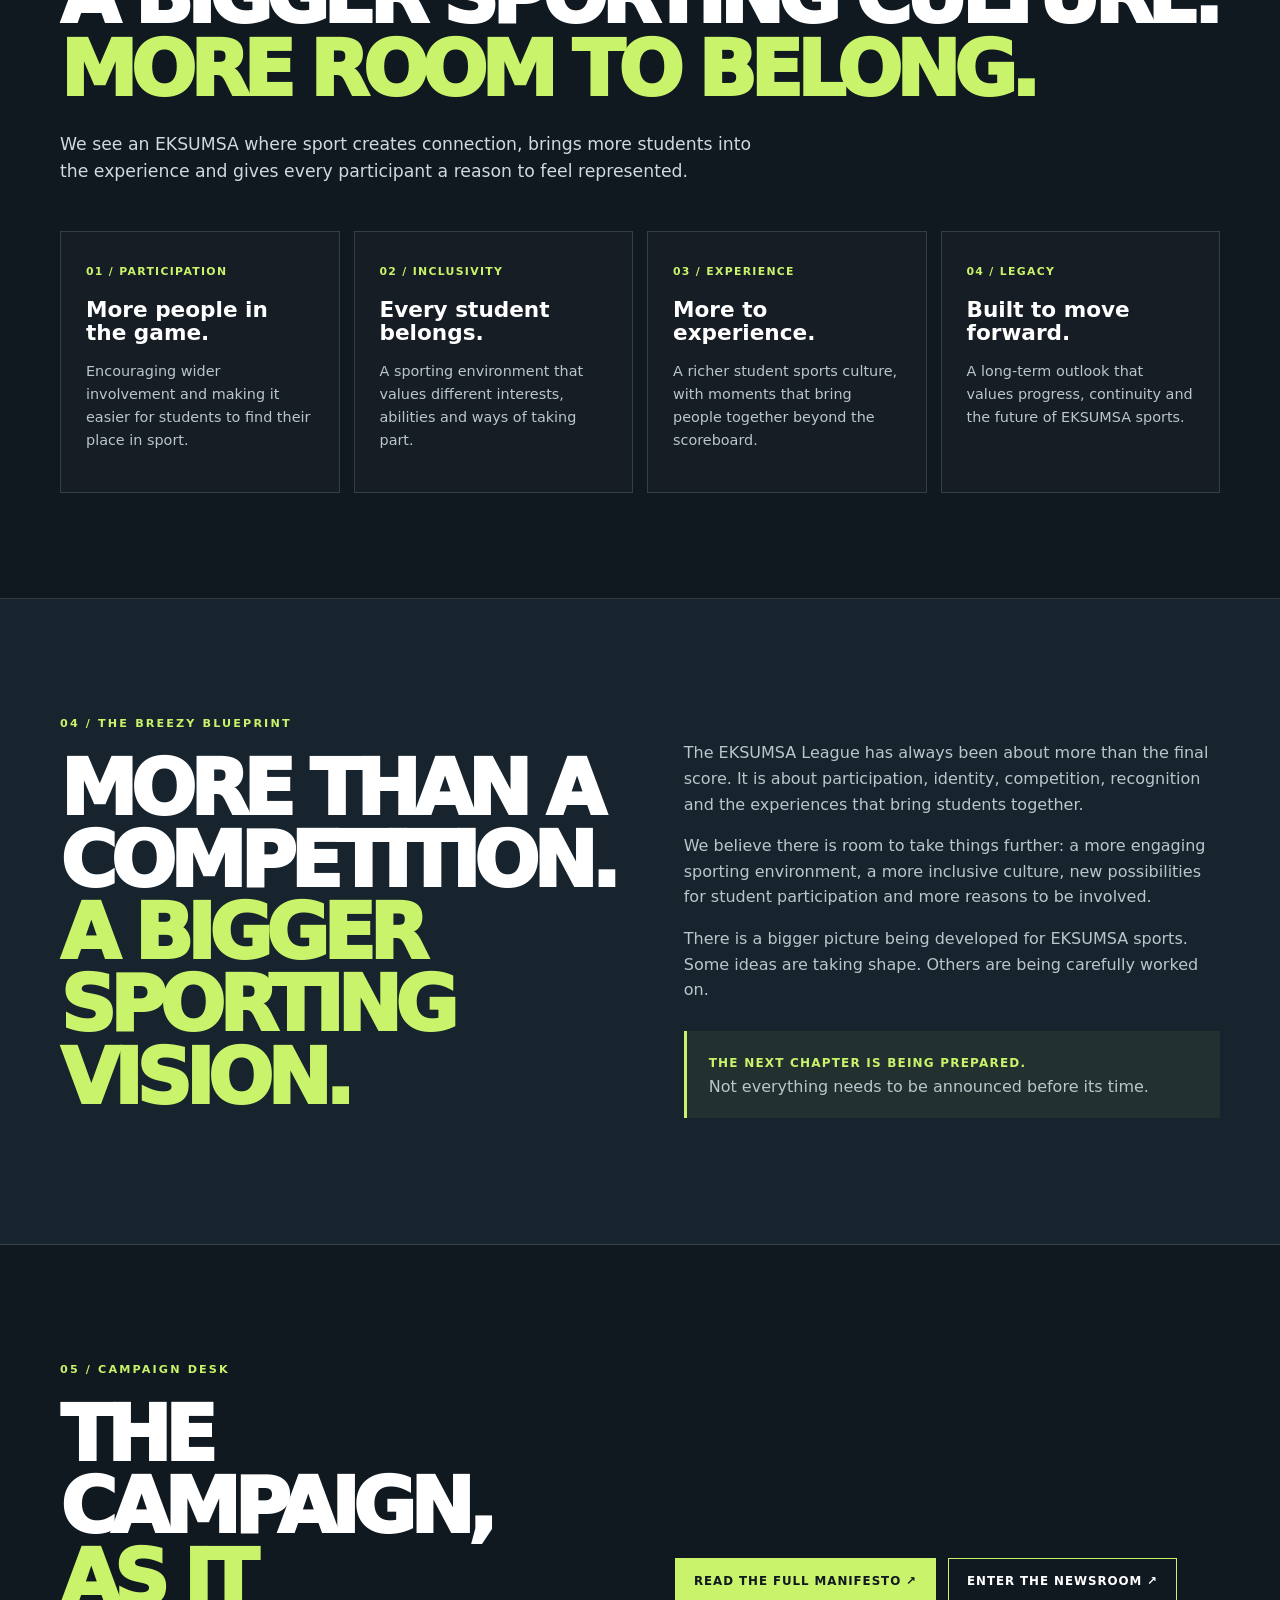
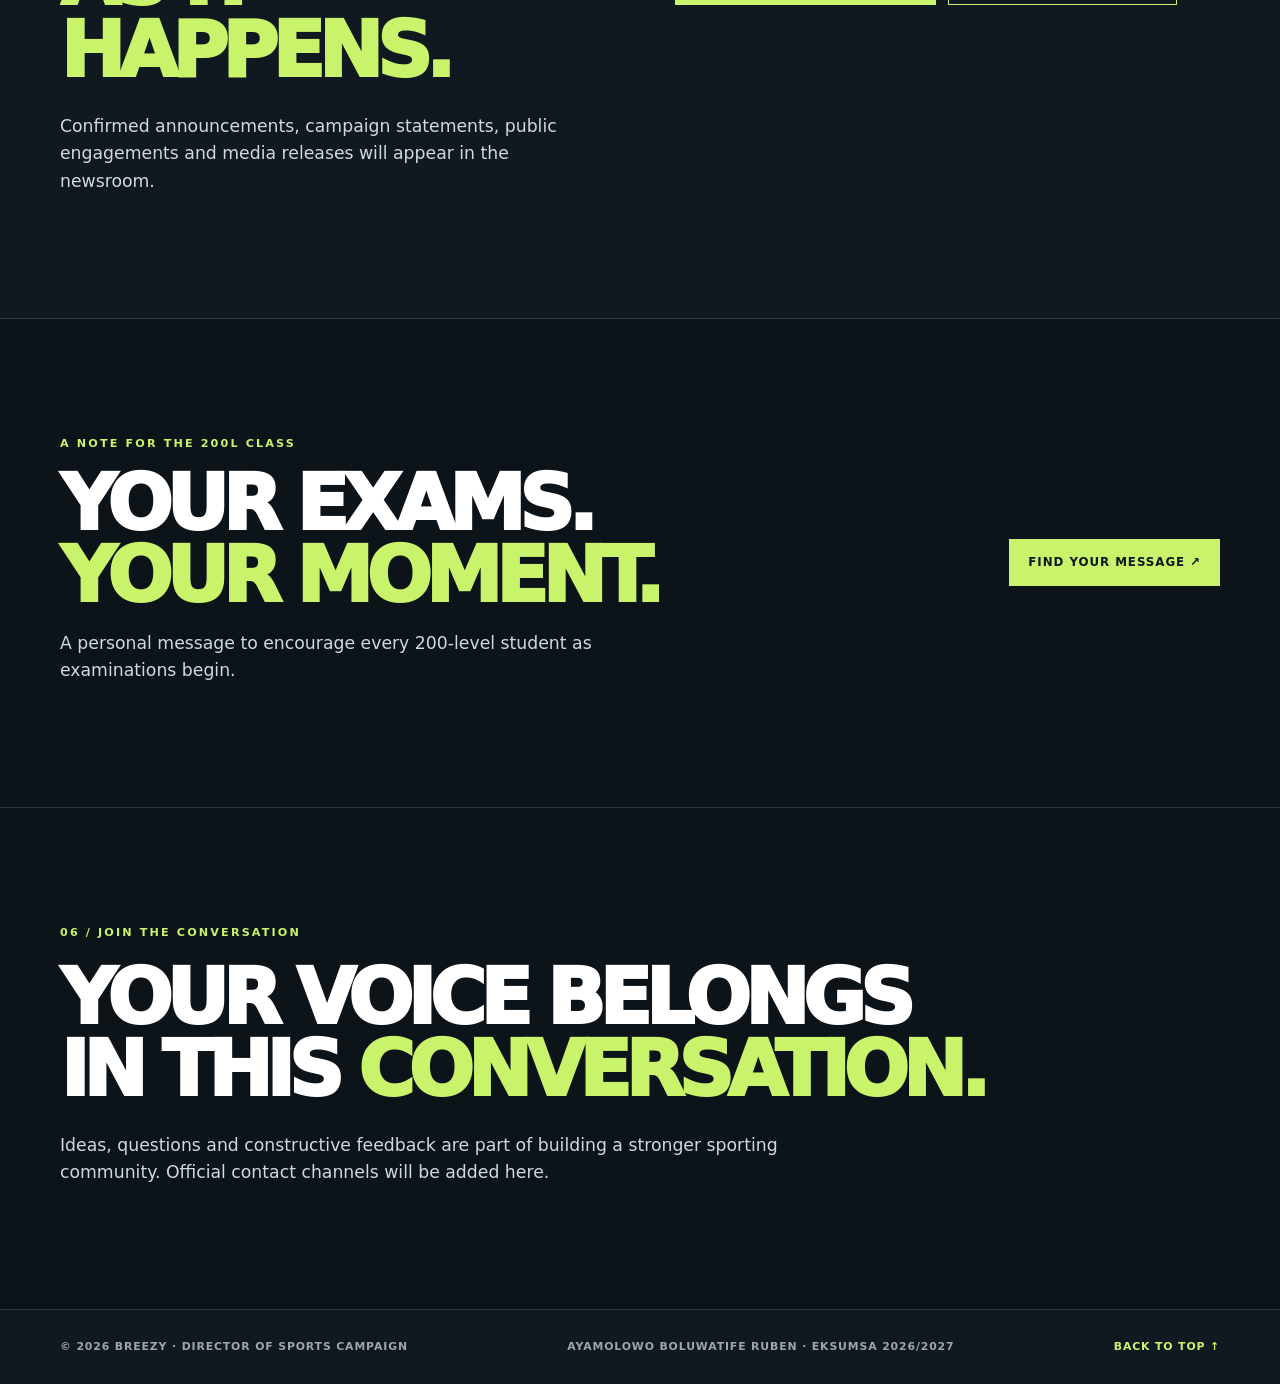
==== commit d36ceee7: "Add manifesto navigation across campaign pages" ====
--- a/index.html
+++ b/index.html
@@ -7,7 +7,7 @@
 <title>BREEZY — Director of Sports | EKSUMSA 2026/2027</title><link rel="stylesheet" href="styles.css">
 </head>
 <body id="top">
-<header class="site-header"><div class="wrap nav"><a class="brand" href="index.html"><i></i>BREEZY<span>.</span></a><nav><a href="#about">About</a><a href="#record">Track record</a><a href="#vision">Vision</a><a href="#blueprint">Blueprint</a><a href="newsroom.html">Newsroom</a><a href="declaration.html">Declaration</a><a href="200l-exams.html">200L messages</a></nav><a class="nav-cta" href="declaration.html">Declaration soon</a></div></header>
+<header class="site-header"><div class="wrap nav"><a class="brand" href="index.html"><i></i>BREEZY<span>.</span></a><nav><a href="#about">About</a><a href="#record">Track record</a><a href="#vision">Vision</a><a href="#blueprint">Blueprint</a><a href="manifesto.html">Manifesto</a><a href="newsroom.html">Newsroom</a><a href="declaration.html">Declaration</a><a href="200l-exams.html">200L messages</a></nav><a class="nav-cta" href="declaration.html">Declaration soon</a></div></header>
 <main>
 <section class="hero"><div class="wrap hero-inner"><p class="eyebrow">EKSUMSA · 2026 / 2027 · DIRECTOR OF SPORTS</p><h1>SPORTS.<br><em>FORWARD.</em></h1><p class="candidate">AYAMOLOWO BOLUWATIFE RUBEN <span>p.k.a. BREEZY</span></p><p class="hero-copy">A bigger sporting vision for EKSUMSA. More participation, a richer student experience and a sporting culture that moves forward together.</p><div class="actions"><a class="button primary" href="#vision">Explore the vision</a><a class="button outline" href="declaration.html">The declaration</a></div><div class="hero-foot"><span>PEOPLE</span><span>PURPOSE</span><span>PROGRESS</span></div></div><div class="orbit" aria-hidden="true"></div></section>
 <section id="about"><div class="wrap split"><div><p class="eyebrow">01 / ABOUT BREEZY</p><h2>LEADERSHIP IS<br>BUILT THROUGH<br><em>INVOLVEMENT.</em></h2><div class="stamp">BREEZY<span>2026—27</span></div></div><div class="copy"><p class="lead">A candidate shaped by involvement in student activities, communication, creative work and the wider EKSUMSA community.</p><p>This campaign is built around the belief that sports should be more than a fixture on the calendar. It should create connection, give students opportunities to participate and build experiences that remain part of association life.</p><p>The aim is to listen, organise and help move EKSUMSA sports forward with purpose.</p></div></div></section>
@@ -21,7 +21,7 @@
 </div></div></section>
 <section id="vision"><div class="wrap"><p class="eyebrow">03 / THE VISION</p><h2>A BIGGER SPORTING CULTURE.<br><em>MORE ROOM TO BELONG.</em></h2><p class="lead narrow">We see an EKSUMSA where sport creates connection, brings more students into the experience and gives every participant a reason to feel represented.</p><div class="pillars"><article><b>01 / PARTICIPATION</b><h3>More people in the game.</h3><p>Encouraging wider involvement and making it easier for students to find their place in sport.</p></article><article><b>02 / INCLUSIVITY</b><h3>Every student belongs.</h3><p>A sporting environment that values different interests, abilities and ways of taking part.</p></article><article><b>03 / EXPERIENCE</b><h3>More to experience.</h3><p>A richer student sports culture, with moments that bring people together beyond the scoreboard.</p></article><article><b>04 / LEGACY</b><h3>Built to move forward.</h3><p>A long-term outlook that values progress, continuity and the future of EKSUMSA sports.</p></article></div></div></section>
 <section class="dark" id="blueprint"><div class="wrap blueprint"><div><p class="eyebrow">04 / THE BREEZY BLUEPRINT</p><h2>MORE THAN A COMPETITION.<br><em>A BIGGER SPORTING VISION.</em></h2></div><div class="copy"><p>The EKSUMSA League has always been about more than the final score. It is about participation, identity, competition, recognition and the experiences that bring students together.</p><p>We believe there is room to take things further: a more engaging sporting environment, a more inclusive culture, new possibilities for student participation and more reasons to be involved.</p><p>There is a bigger picture being developed for EKSUMSA sports. Some ideas are taking shape. Others are being carefully worked on.</p><div class="note"><b>THE NEXT CHAPTER IS BEING PREPARED.</b><br>Not everything needs to be announced before its time.</div></div></div></section>
-<section><div class="wrap newsroom-call"><div><p class="eyebrow">05 / CAMPAIGN DESK</p><h2>THE CAMPAIGN,<br><em>AS IT HAPPENS.</em></h2><p class="lead">Confirmed announcements, campaign statements, public engagements and media releases will appear in the newsroom.</p></div><a class="button primary" href="newsroom.html">Enter the newsroom ↗</a></div></section>
+<section><div class="wrap newsroom-call"><div><p class="eyebrow">05 / CAMPAIGN DESK</p><h2>THE CAMPAIGN,<br><em>AS IT HAPPENS.</em></h2><p class="lead">Confirmed announcements, campaign statements, public engagements and media releases will appear in the newsroom.</p></div><div class="actions"><a class="button primary" href="manifesto.html">Read the full manifesto ↗</a><a class="button outline" href="newsroom.html">Enter the newsroom ↗</a></div></div></section>
 <section class="exam-promo"><div class="wrap exam-promo-inner"><div><p class="eyebrow">A NOTE FOR THE 200L CLASS</p><h2>YOUR EXAMS.<br><em>YOUR MOMENT.</em></h2><p class="lead">A personal message to encourage every 200-level student as examinations begin.</p></div><a class="button primary" href="200l-exams.html">Find your message ↗</a></div></section>
 <section class="contact"><div class="wrap"><p class="eyebrow">06 / JOIN THE CONVERSATION</p><h2>YOUR VOICE BELONGS<br>IN THIS <em>CONVERSATION.</em></h2><p class="lead">Ideas, questions and constructive feedback are part of building a stronger sporting community. Official contact channels will be added here.</p></div></section>
 </main><footer><div class="wrap foot"><span>© 2026 BREEZY · DIRECTOR OF SPORTS CAMPAIGN</span><span>AYAMOLOWO BOLUWATIFE RUBEN · EKSUMSA 2026/2027</span><a href="#top">BACK TO TOP ↑</a></div></footer>
--- a/styles.css
+++ b/styles.css
@@ -34,3 +34,90 @@
 .exam-signoff{margin-top:18px!important;font-weight:900;color:#607e27!important}
 .exam-privacy{margin:25px 0 0;color:#687078;font-size:.74rem;line-height:1.6}
 @media(max-width:650px){.exam-promo-inner{align-items:flex-start;flex-direction:column}.exam-hero{padding:75px 0 50px}.exam-layout{padding:35px 0 65px}.exam-panel{width:calc(100% - 28px);padding:25px 20px}}
+
+/* Manifesto & strategic action plan */
+.manifesto-hero{padding:100px 0 72px;background:radial-gradient(ellipse at 85% 14%,rgba(201,243,106,.14),transparent 42%),var(--bg);border-bottom:1px solid var(--line)}
+.manifesto-kicker{font-size:clamp(1.6rem,4vw,3.6rem);font-weight:950;letter-spacing:-.075em;line-height:1;margin:30px 0 4px}
+.manifesto-hero h1{font-size:clamp(5rem,15vw,11rem);line-height:.78;letter-spacing:-.12em;margin:0;font-weight:1000}
+.manifesto-hero h1 em{font-style:normal;color:var(--lime)}
+.manifesto-subtitle{font-size:clamp(.9rem,2vw,1.35rem);font-weight:950;letter-spacing:.12em;margin:28px 0 12px}
+.manifesto-intro{font-size:1.08rem;color:#c5d0d5;max-width:690px}
+.manifesto-meta{display:flex;justify-content:space-between;gap:20px;border-top:1px solid var(--line);padding-top:18px;margin-top:45px;color:var(--muted);font-size:.68rem;font-weight:900;letter-spacing:.12em}
+.manifesto-overview{padding:90px 0 85px;background:var(--bg2)}
+.manifesto-section-intro{max-width:760px}
+.manifesto-section-intro h2,.manifesto-implementation h2,.governance-grid h2,.manifesto-footer-cta h2{font-size:clamp(2.8rem,6vw,5.4rem)}
+.manifesto-section-intro h2 em,.manifesto-implementation h2 em,.governance-grid h2 em,.manifesto-footer-cta h2 em{font-style:normal;color:var(--lime)}
+.manifesto-vm{display:grid;grid-template-columns:1fr 1fr;gap:16px;margin-top:40px}
+.manifesto-vm article{padding:26px 28px;border:1px solid var(--line);background:rgba(255,255,255,.025)}
+.manifesto-vm article p:last-child{color:#d0d9dd;margin-bottom:0}
+.principles{margin-top:55px}
+.principle-grid{display:grid;grid-template-columns:repeat(3,1fr);gap:12px;margin-top:18px}
+.principle-grid>div{padding:20px;background:rgba(255,255,255,.035);border:1px solid var(--line)}
+.principle-grid b{color:var(--lime);font-size:.72rem;letter-spacing:.1em}
+.principle-grid p{margin:8px 0 0;color:var(--muted);font-size:.88rem}
+.pillar-index{margin-top:65px;padding-top:30px;border-top:1px solid var(--line)}
+.index-head{display:flex;justify-content:space-between;align-items:center;gap:20px}
+.index-head>span{color:var(--muted);font-size:.68rem;font-weight:900;letter-spacing:.1em}
+.index-grid{display:grid;grid-template-columns:repeat(2,1fr);gap:8px}
+.index-grid a{display:grid;grid-template-columns:44px 1fr 20px;align-items:center;gap:12px;padding:15px 18px;border:1px solid var(--line);background:rgba(255,255,255,.025);transition:background .2s,border-color .2s}
+.index-grid a:hover{background:rgba(201,243,106,.08);border-color:rgba(201,243,106,.5)}
+.index-grid b{font-size:1.2rem;color:var(--lime)}
+.index-grid span{font-size:.85rem;font-weight:850;line-height:1.25}
+.index-grid i{font-style:normal;color:var(--lime)}
+.manifesto-pillar{padding:85px 0;border-bottom:1px solid var(--line)}
+.manifesto-pillar:nth-of-type(even){background:var(--bg2)}
+.pillar-heading{display:grid;grid-template-columns:100px 1fr;gap:20px;align-items:start;margin-bottom:34px}
+.pillar-number{font-size:5rem;line-height:.9;font-weight:1000;letter-spacing:-.1em;color:var(--lime)}
+.pillar-heading h2{font-size:clamp(2.3rem,5.2vw,4.6rem);max-width:900px;margin:8px 0 14px}
+.pillar-theme{max-width:790px;color:#c2cdd2;font-size:1.02rem;margin:0}
+.pillar-objective{max-width:900px;padding:22px 25px;margin:0 0 30px;border-left:3px solid var(--lime);background:rgba(201,243,106,.055)}
+.pillar-objective span,.deliverables h3{font-size:.69rem;color:var(--lime);font-weight:950;letter-spacing:.14em}
+.pillar-objective p{color:#e0e6e8;margin:8px 0 0}
+.initiative-list{display:grid;grid-template-columns:1fr 1fr;gap:12px}
+.initiative{border:1px solid var(--line);background:rgba(255,255,255,.025);padding:22px}
+.initiative-top{display:grid;grid-template-columns:42px 1fr;gap:12px}
+.initiative-index{color:var(--lime);font-size:.75rem;font-weight:950;letter-spacing:.08em;padding-top:5px}
+.initiative h3{font-size:1.12rem;line-height:1.2;letter-spacing:-.025em;margin:0 0 10px}
+.initiative-concept{color:var(--muted);font-size:.87rem;line-height:1.5;margin:0}
+.initiative details{margin:18px 0 0;padding-top:14px;border-top:1px solid var(--line)}
+.initiative summary{cursor:pointer;color:var(--lime);font-size:.7rem;font-weight:950;letter-spacing:.08em;list-style:none}
+.initiative summary::-webkit-details-marker{display:none}
+.initiative summary:after{content:"+";float:right;font-size:1.1rem;line-height:.8}
+.initiative details[open] summary:after{content:"−"}
+.initiative-detail{padding-top:14px}
+.initiative-detail h4{font-size:.64rem;color:var(--lime);letter-spacing:.12em;margin:14px 0 5px}
+.initiative-detail p{color:#c6d0d4;font-size:.86rem;line-height:1.65;margin:0}
+.deliverables{max-width:970px;margin:35px 0 0;padding:25px 28px;background:rgba(201,243,106,.055);border:1px solid rgba(201,243,106,.22)}
+.deliverables h3{margin:0 0 14px}
+.deliverables ul{margin:0;padding-left:19px;display:grid;grid-template-columns:1fr 1fr;gap:10px 28px}
+.deliverables li{color:#d0d9dd;font-size:.84rem;padding-left:3px}
+.manifesto-implementation{padding:90px 0;background:#0c1319}
+.implementation-steps{display:grid;grid-template-columns:1fr 1fr;gap:0 40px;margin-top:38px}
+.implementation-steps article{display:grid;grid-template-columns:48px 1fr;gap:15px;padding:22px 0;border-top:1px solid var(--line)}
+.implementation-steps article>b{font-size:1.5rem;color:var(--lime);font-weight:1000}
+.implementation-steps h3{font-size:1.1rem;margin:0 0 7px}
+.implementation-steps p{color:var(--muted);font-size:.88rem;margin:0}
+.manifesto-governance{padding:90px 0;background:var(--bg2)}
+.governance-grid{display:grid;grid-template-columns:.7fr 1.3fr;gap:50px;align-items:start}
+.responsibility-table{border:1px solid var(--line)}
+.responsibility-table>div{display:grid;grid-template-columns:1.05fr 1fr;gap:15px;padding:13px 16px;border-bottom:1px solid var(--line);font-size:.8rem;color:#d1d9dc}
+.responsibility-table>div:last-child{border-bottom:0}
+.responsibility-table>div:first-child{background:var(--lime);color:var(--bg);font-size:.67rem;letter-spacing:.1em;font-weight:950}
+.responsibility-table>div:nth-child(odd):not(:first-child){background:rgba(255,255,255,.025)}
+.conditions{margin-top:65px;padding:28px 30px;border:1px solid var(--line);background:rgba(255,255,255,.025)}
+.conditions ul{padding-left:20px;margin:15px 0 0;display:grid;grid-template-columns:1fr 1fr;gap:12px 30px}
+.conditions li{font-size:.85rem;color:var(--muted)}
+.manifesto-commitment{margin-top:65px;max-width:850px;padding-top:30px;border-top:1px solid var(--line)}
+.manifesto-commitment>p:not(.eyebrow){font-size:1.05rem;color:#d0d9dd}
+.manifesto-commitment h2{font-size:clamp(2.8rem,6vw,5.1rem);line-height:.98;letter-spacing:-.08em}
+.manifesto-commitment h2 em{font-style:normal;color:var(--lime)}
+.manifesto-signature{padding-top:18px;border-top:1px solid var(--line)}
+.manifesto-signature strong{display:block;font-size:2rem;letter-spacing:-.06em}
+.manifesto-signature span,.manifesto-signature small{display:block;font-size:.7rem;font-weight:900;letter-spacing:.1em;color:var(--muted)}
+.manifesto-signature small{margin-top:4px}
+.manifesto-footer-cta{padding:80px 0;background:#0c1319}
+.manifesto-footer-cta .wrap{display:flex;align-items:center;justify-content:space-between;gap:35px}
+.manifesto-footer-cta h2{margin:15px 0}
+.cta-actions{display:flex;gap:10px;flex-wrap:wrap}
+@media(max-width:850px){.initiative-list{grid-template-columns:1fr}.governance-grid{grid-template-columns:1fr;gap:30px}.conditions ul{grid-template-columns:1fr}.principle-grid{grid-template-columns:repeat(2,1fr)}}
+@media(max-width:650px){.manifesto-hero{padding:75px 0 50px}.manifesto-meta{flex-direction:column;gap:8px}.manifesto-overview,.manifesto-pillar,.manifesto-implementation,.manifesto-governance{padding:65px 0}.manifesto-vm,.index-grid,.principle-grid,.implementation-steps{grid-template-columns:1fr}.pillar-heading{grid-template-columns:55px 1fr;gap:12px}.pillar-number{font-size:3.3rem}.initiative{padding:18px}.deliverables{padding:20px}.deliverables ul{grid-template-columns:1fr}.responsibility-table>div{grid-template-columns:1fr;gap:5px}.responsibility-table>div:first-child{grid-template-columns:1fr}.manifesto-footer-cta .wrap{align-items:flex-start;flex-direction:column}.index-head{align-items:flex-start;flex-direction:column;gap:0}}
